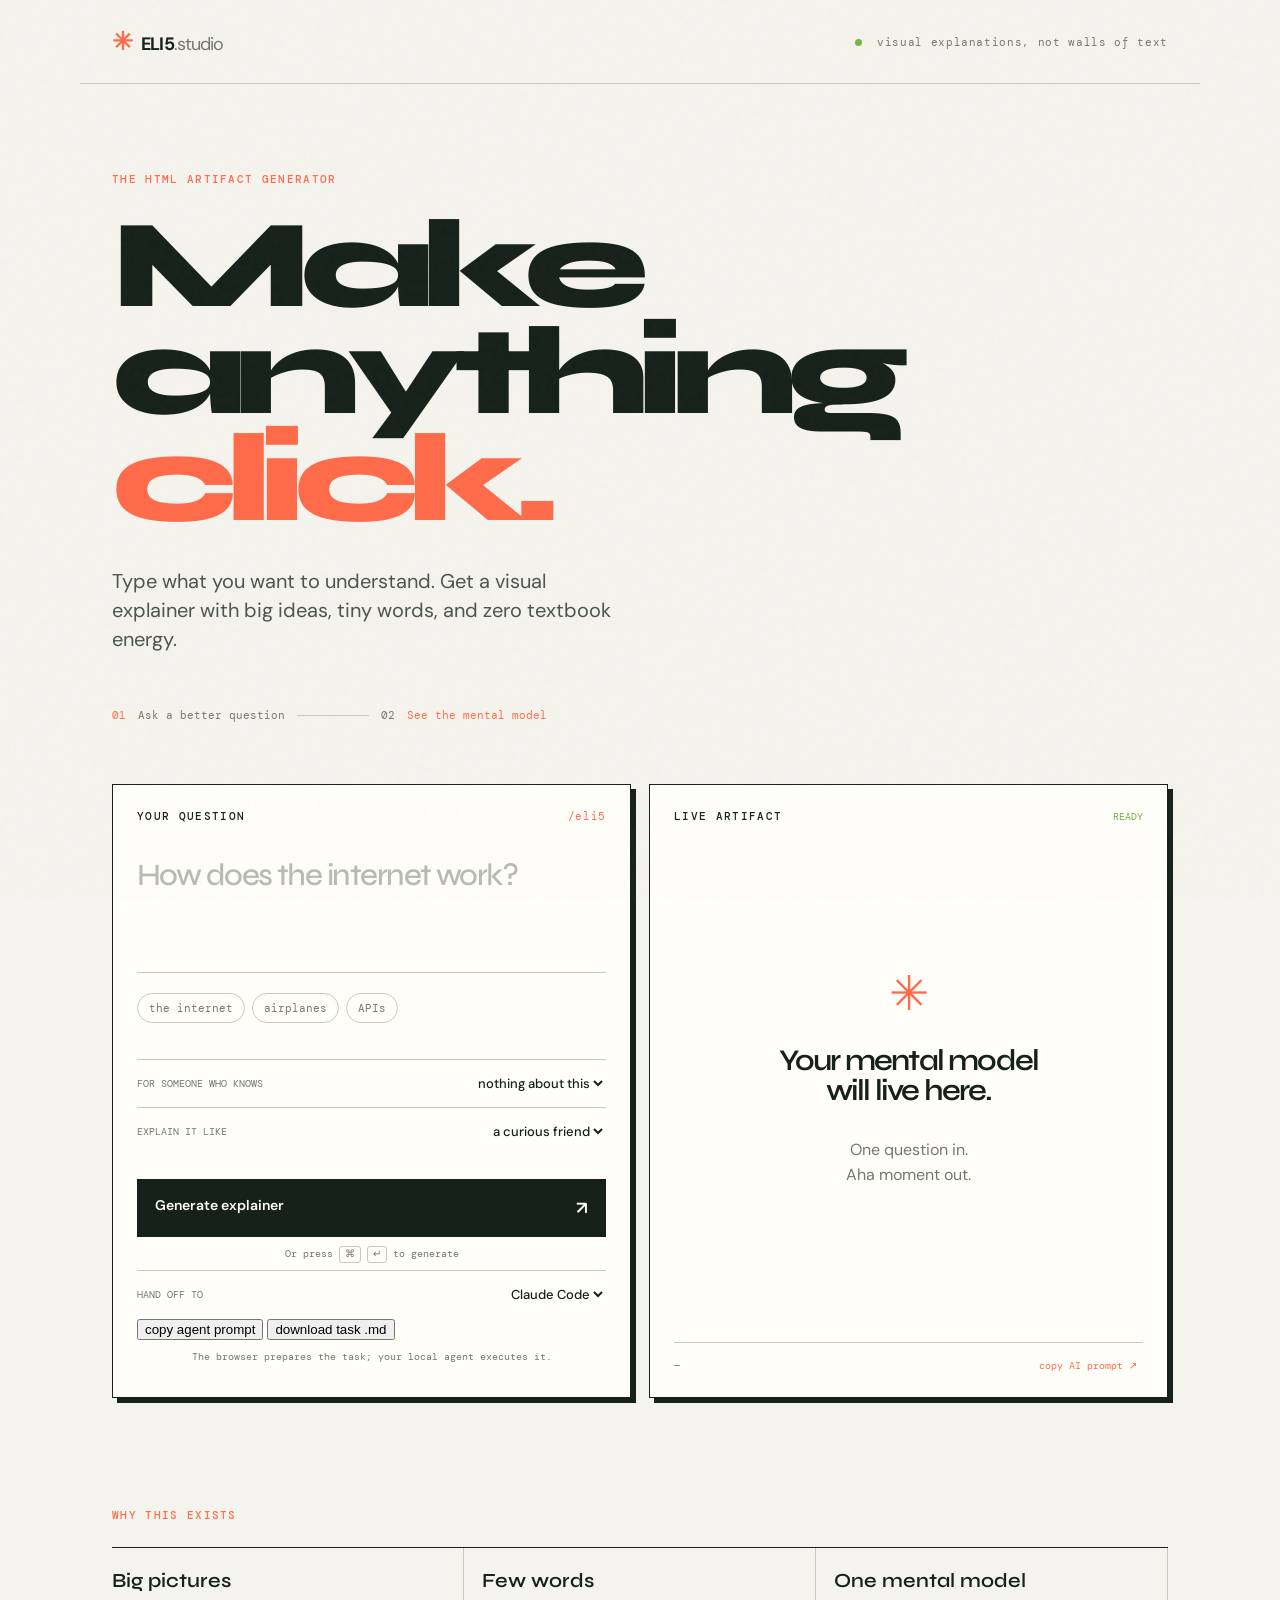
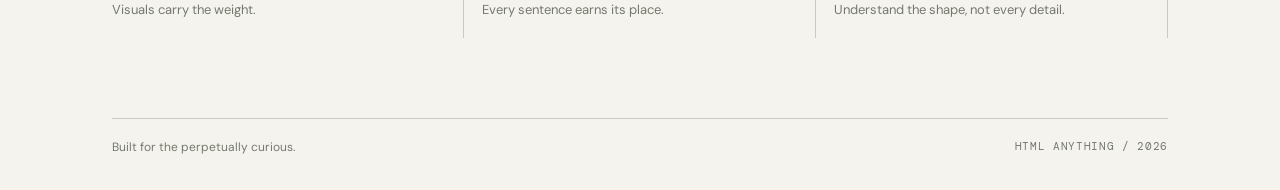
==== index.html @ a2db9851 "feat: hand off explainers to coding agents" ====
<!doctype html>
<html lang="en">
<head>
  <meta charset="UTF-8" />
  <meta name="viewport" content="width=device-width, initial-scale=1.0" />
  <meta name="description" content="Turn confusing topics into visual HTML explainers." />
  <title>ELI5 Studio — Make anything click</title>
  <link rel="preconnect" href="https://fonts.googleapis.com">
  <link rel="preconnect" href="https://fonts.gstatic.com" crossorigin>
  <link href="https://fonts.googleapis.com/css2?family=DM+Mono:wght@400;500&family=DM+Sans:wght@400;500;600;700&family=Syne:wght@600;700;800&display=swap" rel="stylesheet">
  <link rel="stylesheet" href="styles.css" />
</head>
<body>
  <div class="grain"></div>
  <header class="nav wrap">
    <a class="brand" href="#"><span class="brand-mark">✳</span> ELI5<span class="muted">.studio</span></a>
    <div class="nav-note"><span class="status-dot"></span> visual explanations, not walls of text</div>
  </header>

  <main class="wrap">
    <section class="hero">
      <div class="eyebrow">THE HTML ARTIFACT GENERATOR</div>
      <h1>Make anything<br><em>click.</em></h1>
      <p class="hero-copy">Type what you want to understand. Get a visual explainer with big ideas, tiny words, and zero textbook energy.</p>
      <div class="hero-rule"><span>01</span><span>Ask a better question</span><span class="line"></span><span>02</span><span>See the mental model</span></div>
    </section>

    <section class="studio-grid">
      <div class="panel prompt-panel">
        <div class="panel-top"><span class="label">YOUR QUESTION</span><span class="mono">/eli5</span></div>
        <textarea id="question" autofocus placeholder="How does the internet work?" aria-label="What do you want explained?"></textarea>
        <div class="suggestions">
          <button data-topic="How does the internet work?">the internet</button>
          <button data-topic="Why do airplanes stay in the air?">airplanes</button>
          <button data-topic="What is an API?">APIs</button>
        </div>
        <div class="field-row">
          <label>FOR SOMEONE WHO KNOWS</label>
          <select id="audience"><option>nothing about this</option><option>a little about this</option><option>the basics already</option></select>
        </div>
        <div class="field-row">
          <label>EXPLAIN IT LIKE</label>
          <select id="style"><option value="friendly">a curious friend</option><option value="story">a tiny story</option><option value="analogy">one vivid analogy</option></select>
        </div>
        <button class="generate" id="generate"><span>Generate explainer</span><span class="arrow">↗</span></button>
        <p class="tip">Or press <kbd>⌘</kbd> <kbd>↵</kbd> to generate</p>
        <div class="agent-tools">
          <div class="field-row">
            <label>HAND OFF TO</label>
            <select id="agent">
              <option value="claude">Claude Code</option>
              <option value="codex">Codex CLI</option>
              <option value="gemini">Gemini CLI</option>
              <option value="opencode">OpenCode</option>
              <option value="cursor">Cursor</option>
              <option value="windsurf">Windsurf</option>
            </select>
          </div>
          <div class="agent-actions">
            <button id="copyAgentPrompt" class="secondary-button">copy agent prompt</button>
            <button id="downloadTask" class="secondary-button">download task .md</button>
          </div>
          <p class="tip">The browser prepares the task; your local agent executes it.</p>
        </div>
      </div>

      <div class="panel preview-panel">
        <div class="panel-top"><span class="label">LIVE ARTIFACT</span><span class="artifact-tag" id="artifactTag">READY</span></div>
        <div id="artifact" class="artifact empty-state">
          <div class="empty-icon">✳</div>
          <h2>Your mental model<br>will live here.</h2>
          <p>One question in.<br>Aha moment out.</p>
        </div>
        <div class="preview-footer"><span id="readTime">—</span><button id="copyPrompt" class="text-button">copy AI prompt <span>↗</span></button></div>
      </div>
    </section>

    <section class="how-it-works">
      <div class="section-kicker">WHY THIS EXISTS</div>
      <div class="principles"><div><strong>Big pictures</strong><span>Visuals carry the weight.</span></div><div><strong>Few words</strong><span>Every sentence earns its place.</span></div><div><strong>One mental model</strong><span>Understand the shape, not every detail.</span></div></div>
    </section>

    <footer><span>Built for the perpetually curious.</span><span class="mono">HTML ANYTHING / 2026</span></footer>
  </main>
  <script src="script.js"></script>
</body>
</html>
---- styles.css ----
:root{--ink:#17211b;--paper:#f5f3ed;--lime:#c9f36b;--orange:#ff6b4a;--line:#c9c9bf;--muted:#74796f}*{box-sizing:border-box}body{margin:0;background:var(--paper);color:var(--ink);font-family:'DM Sans',sans-serif}.grain{position:fixed;inset:0;pointer-events:none;opacity:.07;background-image:url("data:image/svg+xml,%3Csvg viewBox='0 0 180 180' xmlns='http://www.w3.org/2000/svg'%3E%3Cfilter id='n'%3E%3CfeTurbulence type='fractalNoise' baseFrequency='.8' numOctaves='4' stitchTiles='stitch'/%3E%3C/filter%3E%3Crect width='100%25' height='100%25' filter='url(%23n)' opacity='.35'/%3E%3C/svg%3E")}.wrap{max-width:1120px;margin:auto;padding-left:32px;padding-right:32px}.nav{height:84px;display:flex;align-items:center;justify-content:space-between;border-bottom:1px solid var(--line)}.brand{color:var(--ink);text-decoration:none;font-weight:700;font-size:18px;letter-spacing:-.05em}.brand-mark{color:var(--orange);font-size:25px;margin-right:6px}.muted{color:var(--muted);font-weight:400}.nav-note,.mono{font-family:'DM Mono',monospace;font-size:11px;letter-spacing:.06em;color:var(--muted)}.status-dot{display:inline-block;width:7px;height:7px;background:#76b544;border-radius:50%;margin-right:7px}.hero{padding:88px 0 62px;max-width:800px}.eyebrow,.section-kicker,.label{font:500 11px 'DM Mono',monospace;letter-spacing:.12em;color:var(--orange)}h1{font:800 clamp(64px,10vw,126px)/.85 Syne,sans-serif;letter-spacing:-.09em;margin:26px 0 34px}h1 em{font-style:normal;color:var(--orange)}.hero-copy{font-size:20px;line-height:1.45;max-width:510px;margin:0;color:#4c554c}.hero-rule{display:flex;align-items:center;gap:12px;margin-top:54px;font:11px 'DM Mono',monospace;color:var(--muted)}.hero-rule span:nth-child(odd){color:var(--orange)}.line{height:1px;background:var(--line);width:72px}.studio-grid{display:grid;grid-template-columns:1fr 1fr;gap:18px}.panel{border:1px solid var(--ink);background:#fffef9;min-height:550px;padding:24px;box-shadow:5px 5px 0 var(--ink)}.panel-top{display:flex;justify-content:space-between;align-items:center}.label{color:var(--ink)}.panel-top .mono{color:var(--orange)}textarea{width:100%;height:150px;border:0;border-bottom:1px solid var(--line);background:transparent;resize:none;outline:none;font:500 31px/1.15 Syne,sans-serif;letter-spacing:-.05em;color:var(--ink);padding:35px 0 15px}textarea::placeholder{color:#b8bbb2}.suggestions{display:flex;gap:7px;margin:15px 0 36px;flex-wrap:wrap}.suggestions button{background:transparent;border:1px solid var(--line);border-radius:99px;padding:7px 11px;color:var(--muted);font:11px 'DM Mono',monospace;cursor:pointer}.suggestions button:hover{border-color:var(--orange);color:var(--orange)}.field-row{border-top:1px solid var(--line);padding:14px 0;display:flex;justify-content:space-between;align-items:center}.field-row label{font:10px 'DM Mono',monospace;color:var(--muted)}select{border:0;background:transparent;color:var(--ink);font:500 13px 'DM Sans';outline:none;text-align:right}.generate{width:100%;border:0;background:var(--ink);color:#fffef9;padding:17px 18px;margin-top:24px;display:flex;justify-content:space-between;cursor:pointer;font:600 14px 'DM Sans'}.generate:hover{background:var(--orange)}.arrow{font-size:18px}.tip{text-align:center;color:var(--muted);font:10px 'DM Mono',monospace}kbd{border:1px solid var(--line);padding:2px 5px;border-radius:3px}.preview-panel{display:flex;flex-direction:column}.artifact-tag{font:10px 'DM Mono',monospace;color:#76a94d}.artifact{flex:1;display:flex;flex-direction:column;justify-content:center;align-items:center;text-align:center}.empty-icon{font-size:48px;color:var(--orange);margin-bottom:20px}.artifact h2{font:600 30px/1 Syne,sans-serif;letter-spacing:-.06em;margin:0 0 16px}.artifact p{color:var(--muted);line-height:1.6}.preview-footer{border-top:1px solid var(--line);padding-top:15px;display:flex;justify-content:space-between;align-items:center;font:10px 'DM Mono',monospace;color:var(--muted)}.text-button{border:0;background:transparent;color:var(--orange);font:10px 'DM Mono',monospace;cursor:pointer}.explain-title{align-self:flex-start;text-align:left;font:600 27px/1.05 Syne,sans-serif;letter-spacing:-.05em;margin:18px 0}.explain-visual{width:100%;background:var(--lime);padding:22px;margin:10px 0 18px;display:flex;align-items:center;justify-content:center;gap:8px;min-height:130px}.node{border:2px solid var(--ink);padding:13px 10px;background:#fffef9;font-weight:700;font-size:12px}.connector{font-size:22px}.explain-copy{align-self:flex-start;text-align:left;font-size:14px;line-height:1.5;color:#4c554c}.how-it-works{padding:110px 0 80px}.section-kicker{margin-bottom:25px}.principles{display:grid;grid-template-columns:repeat(3,1fr);border-top:1px solid var(--ink)}.principles div{padding:20px 18px 20px 0;border-right:1px solid var(--line)}.principles div+div{padding-left:18px}.principles strong,.principles span{display:block}.principles strong{font:600 20px Syne,sans-serif}.principles span{color:var(--muted);font-size:13px;margin-top:8px}footer{border-top:1px solid var(--line);padding:20px 0 35px;display:flex;justify-content:space-between;color:var(--muted);font-size:12px}@media(max-width:700px){.wrap{padding-left:20px;padding-right:20px}.nav-note{display:none}.hero{padding:65px 0 45px}.studio-grid{grid-template-columns:1fr}.panel{min-height:500px}.principles{grid-template-columns:1fr}.principles div,.principles div+div{border-right:0;border-bottom:1px solid var(--line);padding:18px 0}footer{display:block}footer .mono{display:block;margin-top:8px}}
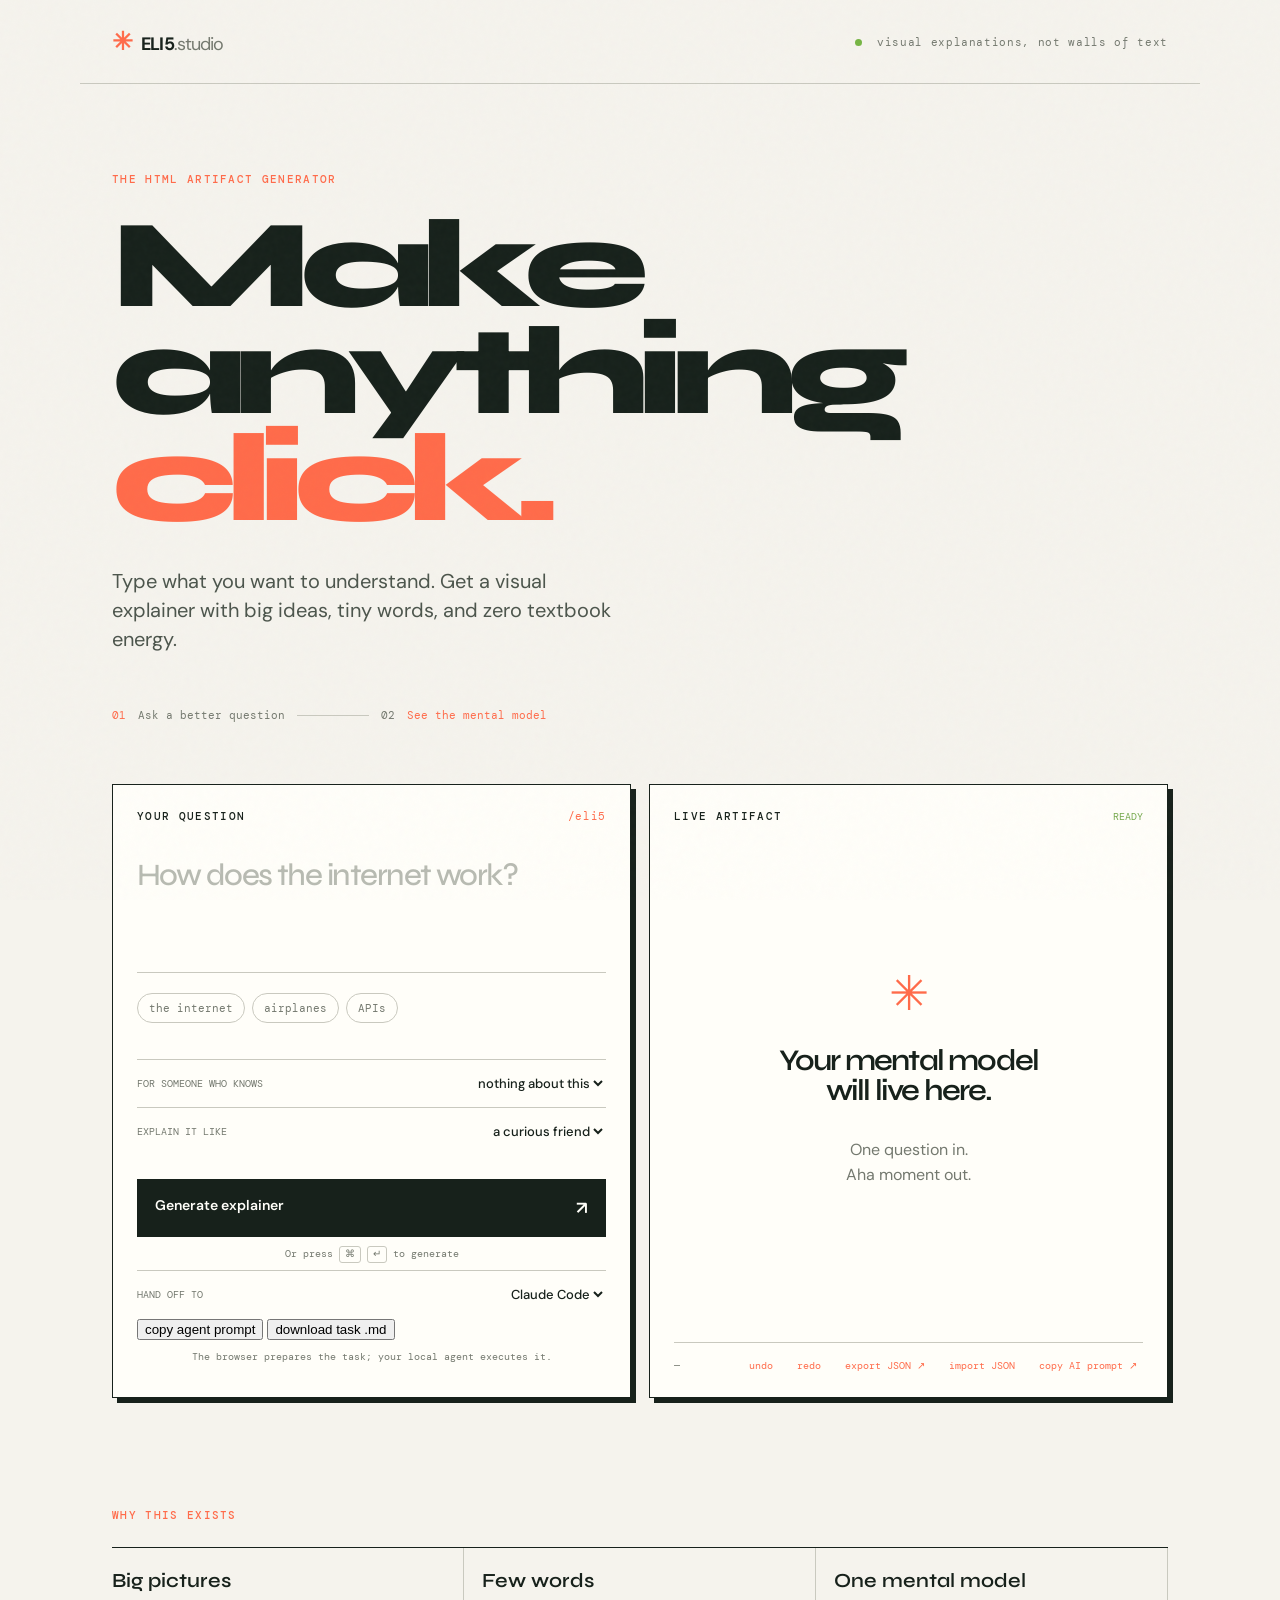
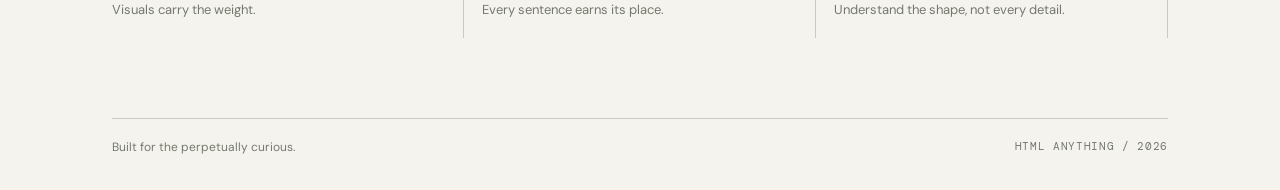
==== commit 76f7fd72: "feat: introduce document core and editor history" ====
--- a/index.html
+++ b/index.html
@@ -71,7 +71,7 @@
           <h2>Your mental model<br>will live here.</h2>
           <p>One question in.<br>Aha moment out.</p>
         </div>
-        <div class="preview-footer"><span id="readTime">—</span><button id="copyPrompt" class="text-button">copy AI prompt <span>↗</span></button></div>
+        <div class="preview-footer"><span id="readTime">—</span><div><button id="undo" class="text-button" disabled>undo</button><button id="redo" class="text-button" disabled>redo</button><button id="downloadJson" class="text-button">export JSON <span>↗</span></button><button id="importJson" class="text-button">import JSON</button><button id="copyPrompt" class="text-button">copy AI prompt <span>↗</span></button></div></div><input id="jsonFile" type="file" accept="application/json" hidden />
       </div>
     </section>
 
@@ -82,6 +82,6 @@
 
     <footer><span>Built for the perpetually curious.</span><span class="mono">HTML ANYTHING / 2026</span></footer>
   </main>
-  <script src="script.js"></script>
+  <script type="module" src="script.js"></script>
 </body>
 </html>
--- a/styles.css
+++ b/styles.css
@@ -1 +1,14 @@
 :root{--ink:#17211b;--paper:#f5f3ed;--lime:#c9f36b;--orange:#ff6b4a;--line:#c9c9bf;--muted:#74796f}*{box-sizing:border-box}body{margin:0;background:var(--paper);color:var(--ink);font-family:'DM Sans',sans-serif}.grain{position:fixed;inset:0;pointer-events:none;opacity:.07;background-image:url("data:image/svg+xml,%3Csvg viewBox='0 0 180 180' xmlns='http://www.w3.org/2000/svg'%3E%3Cfilter id='n'%3E%3CfeTurbulence type='fractalNoise' baseFrequency='.8' numOctaves='4' stitchTiles='stitch'/%3E%3C/filter%3E%3Crect width='100%25' height='100%25' filter='url(%23n)' opacity='.35'/%3E%3C/svg%3E")}.wrap{max-width:1120px;margin:auto;padding-left:32px;padding-right:32px}.nav{height:84px;display:flex;align-items:center;justify-content:space-between;border-bottom:1px solid var(--line)}.brand{color:var(--ink);text-decoration:none;font-weight:700;font-size:18px;letter-spacing:-.05em}.brand-mark{color:var(--orange);font-size:25px;margin-right:6px}.muted{color:var(--muted);font-weight:400}.nav-note,.mono{font-family:'DM Mono',monospace;font-size:11px;letter-spacing:.06em;color:var(--muted)}.status-dot{display:inline-block;width:7px;height:7px;background:#76b544;border-radius:50%;margin-right:7px}.hero{padding:88px 0 62px;max-width:800px}.eyebrow,.section-kicker,.label{font:500 11px 'DM Mono',monospace;letter-spacing:.12em;color:var(--orange)}h1{font:800 clamp(64px,10vw,126px)/.85 Syne,sans-serif;letter-spacing:-.09em;margin:26px 0 34px}h1 em{font-style:normal;color:var(--orange)}.hero-copy{font-size:20px;line-height:1.45;max-width:510px;margin:0;color:#4c554c}.hero-rule{display:flex;align-items:center;gap:12px;margin-top:54px;font:11px 'DM Mono',monospace;color:var(--muted)}.hero-rule span:nth-child(odd){color:var(--orange)}.line{height:1px;background:var(--line);width:72px}.studio-grid{display:grid;grid-template-columns:1fr 1fr;gap:18px}.panel{border:1px solid var(--ink);background:#fffef9;min-height:550px;padding:24px;box-shadow:5px 5px 0 var(--ink)}.panel-top{display:flex;justify-content:space-between;align-items:center}.label{color:var(--ink)}.panel-top .mono{color:var(--orange)}textarea{width:100%;height:150px;border:0;border-bottom:1px solid var(--line);background:transparent;resize:none;outline:none;font:500 31px/1.15 Syne,sans-serif;letter-spacing:-.05em;color:var(--ink);padding:35px 0 15px}textarea::placeholder{color:#b8bbb2}.suggestions{display:flex;gap:7px;margin:15px 0 36px;flex-wrap:wrap}.suggestions button{background:transparent;border:1px solid var(--line);border-radius:99px;padding:7px 11px;color:var(--muted);font:11px 'DM Mono',monospace;cursor:pointer}.suggestions button:hover{border-color:var(--orange);color:var(--orange)}.field-row{border-top:1px solid var(--line);padding:14px 0;display:flex;justify-content:space-between;align-items:center}.field-row label{font:10px 'DM Mono',monospace;color:var(--muted)}select{border:0;background:transparent;color:var(--ink);font:500 13px 'DM Sans';outline:none;text-align:right}.generate{width:100%;border:0;background:var(--ink);color:#fffef9;padding:17px 18px;margin-top:24px;display:flex;justify-content:space-between;cursor:pointer;font:600 14px 'DM Sans'}.generate:hover{background:var(--orange)}.arrow{font-size:18px}.tip{text-align:center;color:var(--muted);font:10px 'DM Mono',monospace}kbd{border:1px solid var(--line);padding:2px 5px;border-radius:3px}.preview-panel{display:flex;flex-direction:column}.artifact-tag{font:10px 'DM Mono',monospace;color:#76a94d}.artifact{flex:1;display:flex;flex-direction:column;justify-content:center;align-items:center;text-align:center}.empty-icon{font-size:48px;color:var(--orange);margin-bottom:20px}.artifact h2{font:600 30px/1 Syne,sans-serif;letter-spacing:-.06em;margin:0 0 16px}.artifact p{color:var(--muted);line-height:1.6}.preview-footer{border-top:1px solid var(--line);padding-top:15px;display:flex;justify-content:space-between;align-items:center;font:10px 'DM Mono',monospace;color:var(--muted)}.text-button{border:0;background:transparent;color:var(--orange);font:10px 'DM Mono',monospace;cursor:pointer}.explain-title{align-self:flex-start;text-align:left;font:600 27px/1.05 Syne,sans-serif;letter-spacing:-.05em;margin:18px 0}.explain-visual{width:100%;background:var(--lime);padding:22px;margin:10px 0 18px;display:flex;align-items:center;justify-content:center;gap:8px;min-height:130px}.node{border:2px solid var(--ink);padding:13px 10px;background:#fffef9;font-weight:700;font-size:12px}.connector{font-size:22px}.explain-copy{align-self:flex-start;text-align:left;font-size:14px;line-height:1.5;color:#4c554c}.how-it-works{padding:110px 0 80px}.section-kicker{margin-bottom:25px}.principles{display:grid;grid-template-columns:repeat(3,1fr);border-top:1px solid var(--ink)}.principles div{padding:20px 18px 20px 0;border-right:1px solid var(--line)}.principles div+div{padding-left:18px}.principles strong,.principles span{display:block}.principles strong{font:600 20px Syne,sans-serif}.principles span{color:var(--muted);font-size:13px;margin-top:8px}footer{border-top:1px solid var(--line);padding:20px 0 35px;display:flex;justify-content:space-between;color:var(--muted);font-size:12px}@media(max-width:700px){.wrap{padding-left:20px;padding-right:20px}.nav-note{display:none}.hero{padding:65px 0 45px}.studio-grid{grid-template-columns:1fr}.panel{min-height:500px}.principles{grid-template-columns:1fr}.principles div,.principles div+div{border-right:0;border-bottom:1px solid var(--line);padding:18px 0}footer{display:block}footer .mono{display:block;margin-top:8px}}
+
+/* Document core reader */
+.document-reader { width: 100%; }
+.document-template { color: var(--muted, #8793a3); font: 11px 'DM Mono', monospace; letter-spacing: .12em; text-transform: uppercase; }
+.document-reader h2 { font-family: 'Syne', sans-serif; font-size: clamp(28px, 4vw, 46px); line-height: 1; letter-spacing: -.05em; margin: 18px 0; }
+.document-thesis { color: var(--muted, #8793a3); font-size: 16px; line-height: 1.55; }
+.document-flow { display: flex; flex-wrap: wrap; align-items: center; gap: 8px; margin: 28px 0; }
+.document-flow > span:not(.connector) { padding: 12px 14px; border: 1px solid #40556d; border-radius: 12px; background: #172331; color: #f5f1e9; }
+.document-flow .connector { color: #73b9ff; font-size: 22px; }
+.document-relations { padding: 16px 18px; margin: 0; border-left: 2px solid #f6bf58; color: var(--muted, #8793a3); list-style: none; }
+.document-relations li + li { margin-top: 8px; }
+.document-relations b { color: #f5f1e9; }
+.preview-footer .text-button + .text-button { margin-left: 12px; }
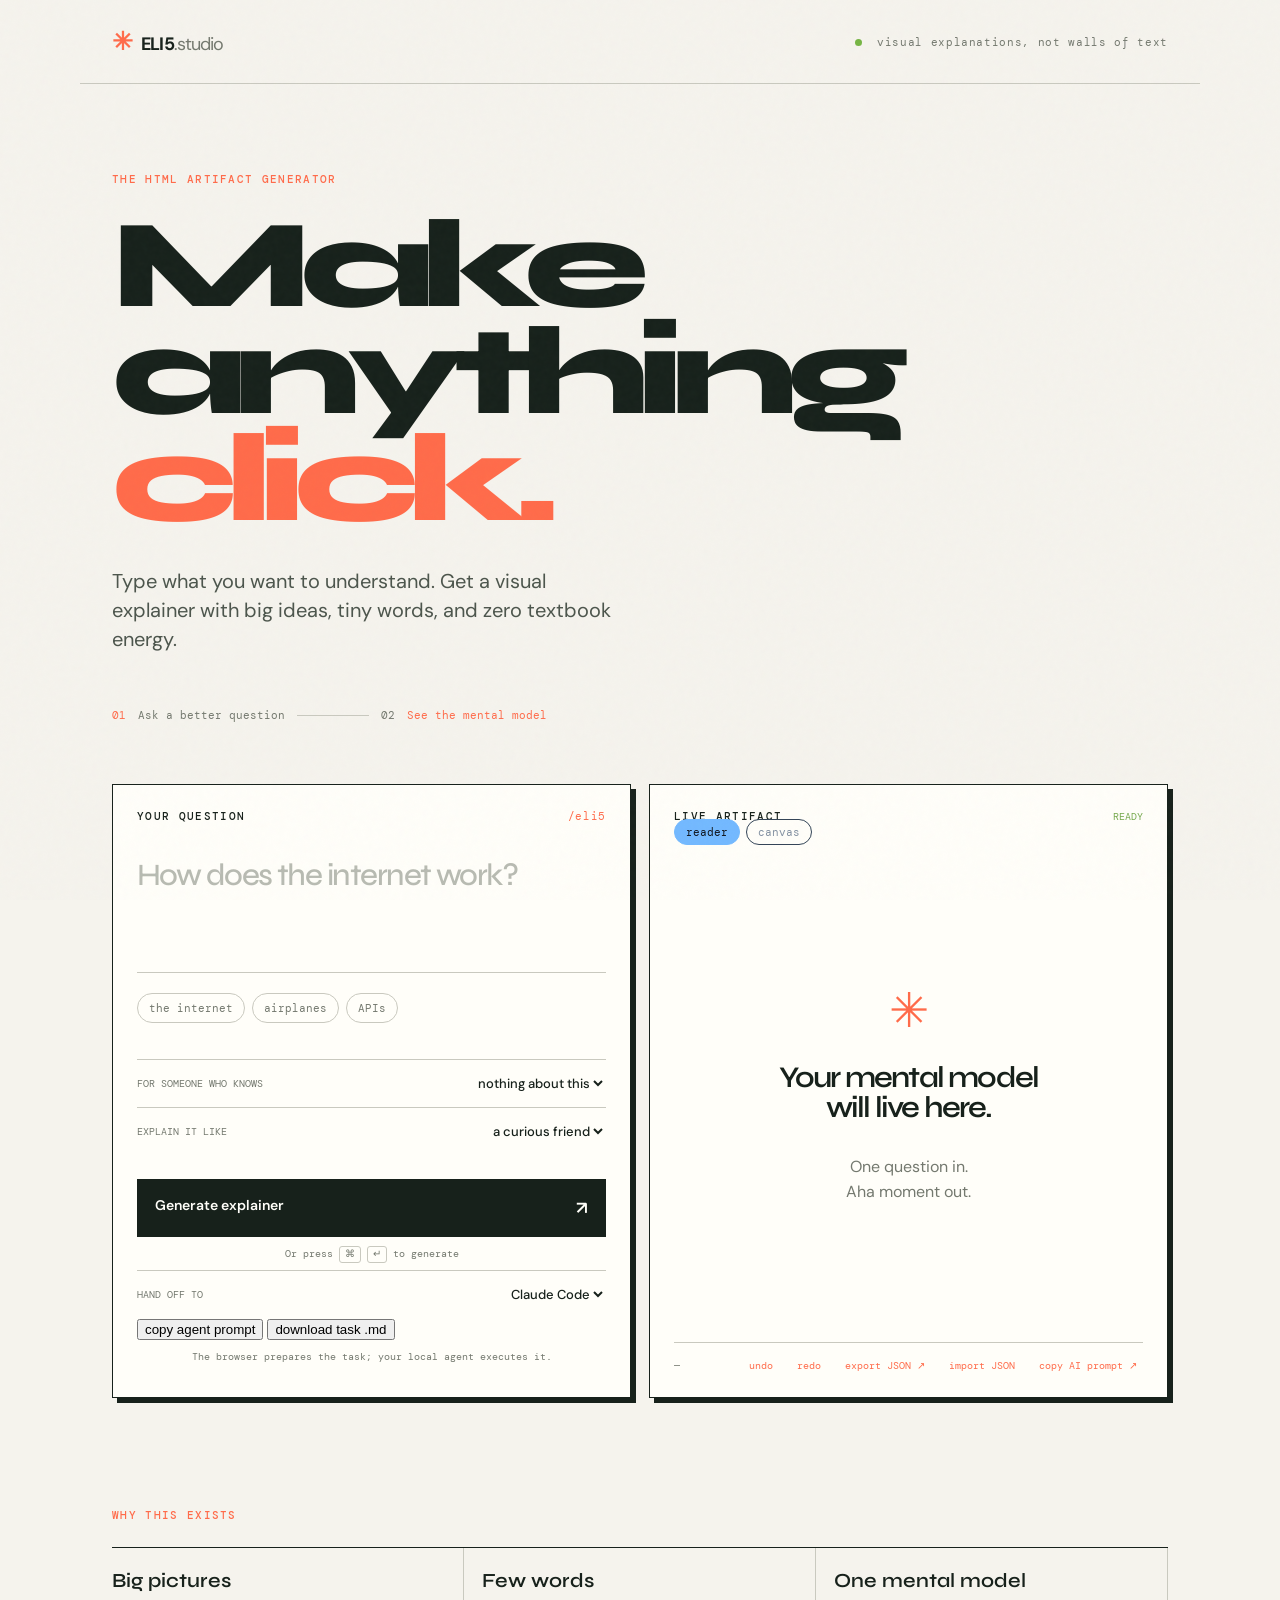
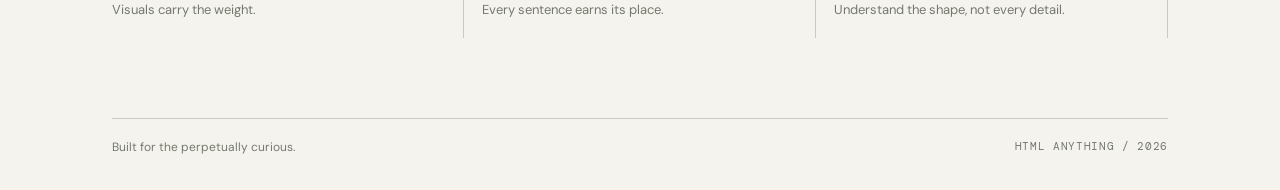
==== commit 74fc8403: "feat: add interactive mental model canvas" ====
--- a/index.html
+++ b/index.html
@@ -66,12 +66,14 @@
 
       <div class="panel preview-panel">
         <div class="panel-top"><span class="label">LIVE ARTIFACT</span><span class="artifact-tag" id="artifactTag">READY</span></div>
+        <div class="view-switcher"><button id="readerMode" class="active">reader</button><button id="canvasMode">canvas</button></div>
         <div id="artifact" class="artifact empty-state">
           <div class="empty-icon">✳</div>
           <h2>Your mental model<br>will live here.</h2>
           <p>One question in.<br>Aha moment out.</p>
         </div>
         <div class="preview-footer"><span id="readTime">—</span><div><button id="undo" class="text-button" disabled>undo</button><button id="redo" class="text-button" disabled>redo</button><button id="downloadJson" class="text-button">export JSON <span>↗</span></button><button id="importJson" class="text-button">import JSON</button><button id="copyPrompt" class="text-button">copy AI prompt <span>↗</span></button></div></div><input id="jsonFile" type="file" accept="application/json" hidden />
+        <div id="canvasHelp" class="canvas-help" hidden>Drag nodes to explore · double-click two nodes to connect</div>
       </div>
     </section>
 
--- a/styles.css
+++ b/styles.css
@@ -12,3 +12,17 @@
 .document-relations li + li { margin-top: 8px; }
 .document-relations b { color: #f5f1e9; }
 .preview-footer .text-button + .text-button { margin-left: 12px; }
+.view-switcher { display:flex; gap:6px; margin:-4px 0 12px; }
+.view-switcher button { border:1px solid #334457; background:transparent; color:#8391a2; border-radius:999px; padding:5px 11px; font:11px 'DM Mono',monospace; cursor:pointer; }
+.view-switcher button.active { color:#10151d; background:#73b9ff; border-color:#73b9ff; }
+.canvas-artifact { overflow:hidden; min-height:420px; padding:0 !important; background:#111a25; }
+.mental-canvas { width:100%; height:420px; display:block; cursor:grab; background-image:radial-gradient(#2b3a4d 1px,transparent 1px); background-size:24px 24px; }
+.mental-canvas:active { cursor:grabbing; }
+.canvas-node { cursor:grab; outline:none; }
+.canvas-node rect { fill:#172331; stroke:#58718c; stroke-width:1.5; }
+.canvas-node text { fill:#f5f1e9; font:600 15px 'DM Sans',sans-serif; pointer-events:none; }
+.canvas-node.role-cause rect { stroke:#f6bf58; }
+.canvas-node.role-effect rect { stroke:#fd8b86; }
+.canvas-node:focus rect, .canvas-node:hover rect { stroke:#73b9ff; stroke-width:2.5; }
+.canvas-edge { fill:none; stroke:#73b9ff; stroke-width:2; opacity:.75; }
+.canvas-help { color:#8493a4; font:11px 'DM Mono',monospace; padding:8px 0; }
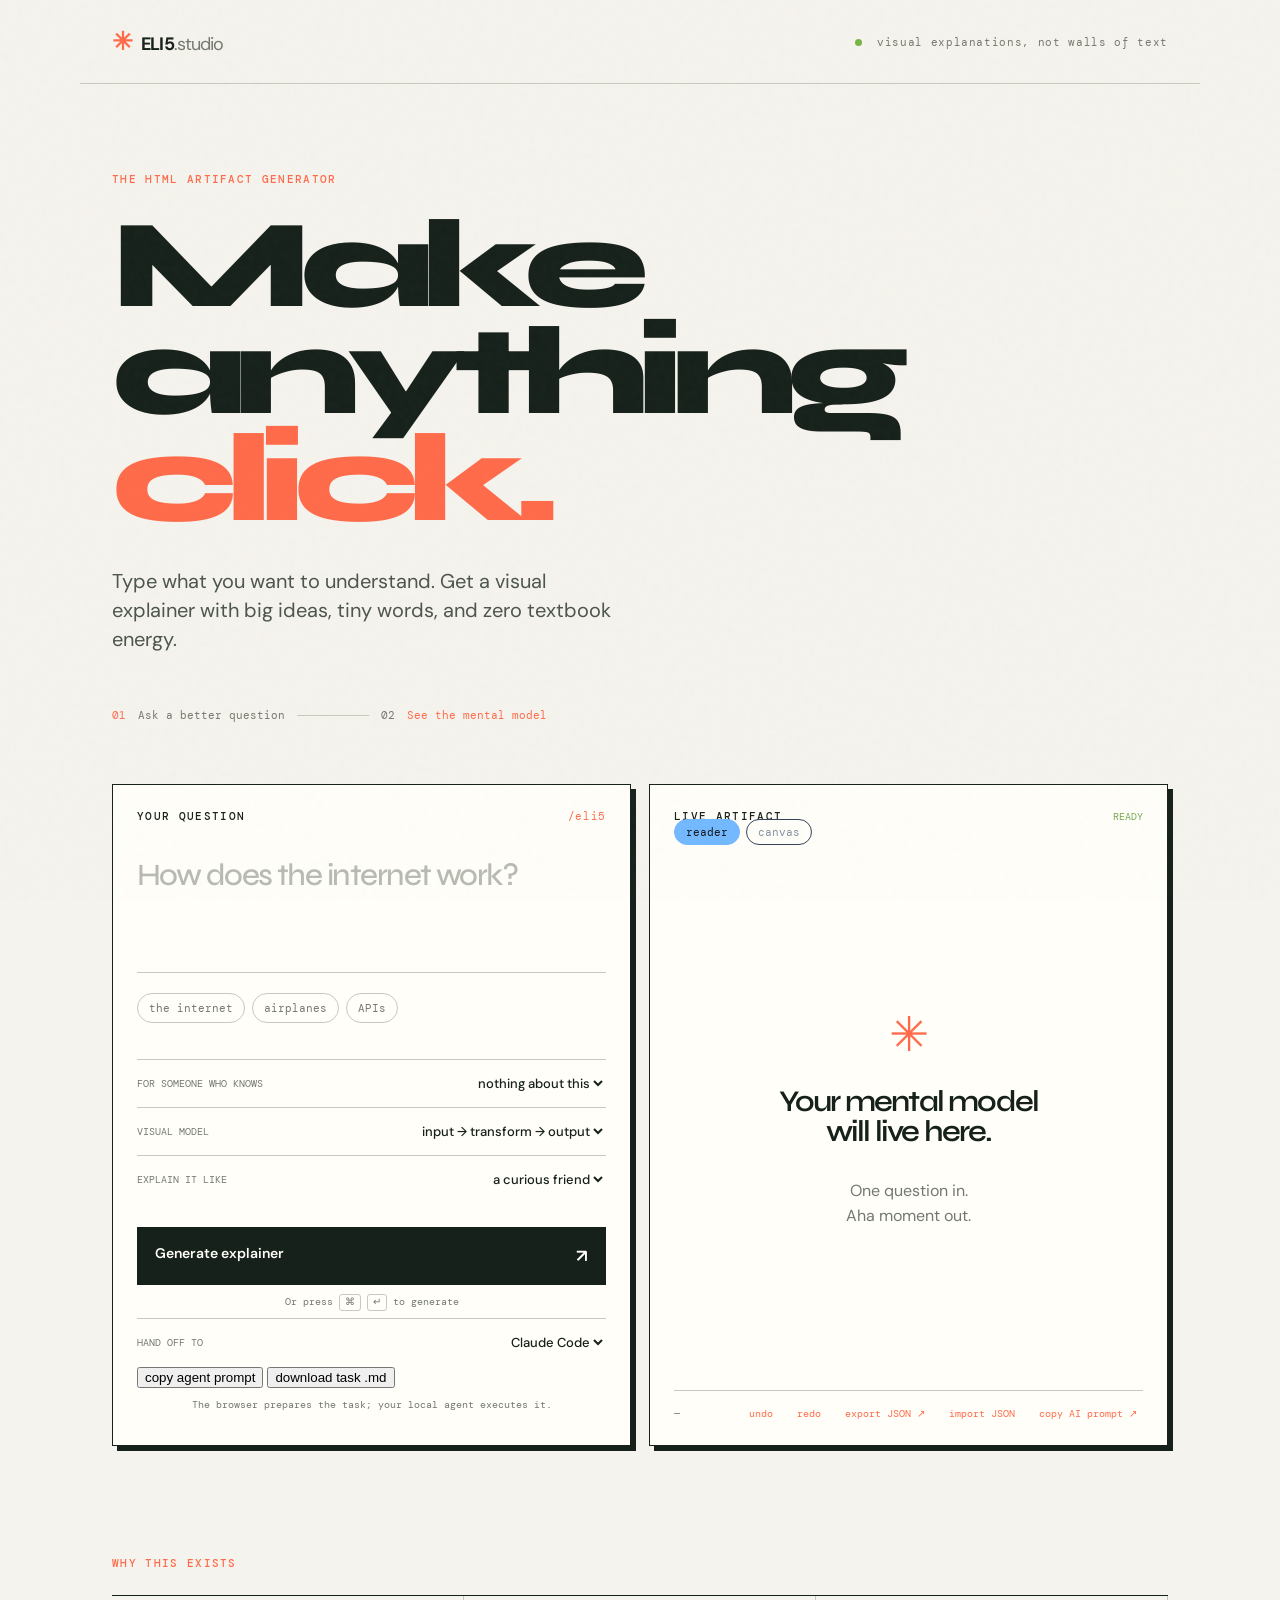
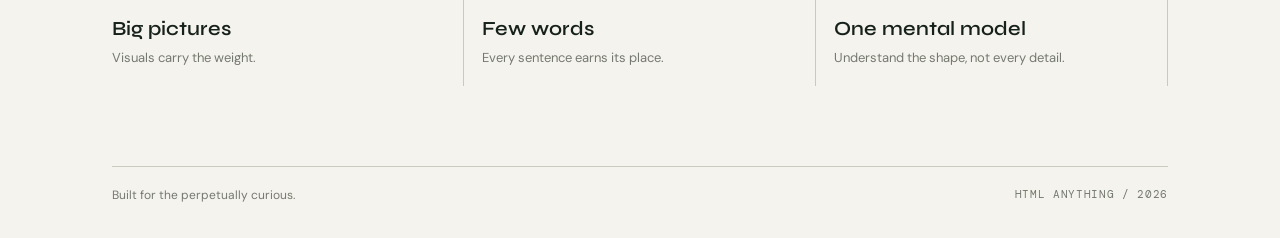
==== commit e6ba38ed: "feat: complete canvas editing and visual templates" ====
--- a/index.html
+++ b/index.html
@@ -37,6 +37,10 @@
         <div class="field-row">
           <label>FOR SOMEONE WHO KNOWS</label>
           <select id="audience"><option>nothing about this</option><option>a little about this</option><option>the basics already</option></select>
+        </div>
+        <div class="field-row">
+          <label>VISUAL MODEL</label>
+          <select id="template"><option value="pipeline">input → transform → output</option><option value="feedbackLoop">causal feedback loop</option><option value="branches">transmission branches</option><option value="timeline">before → now → next</option><option value="tradeoff">trade-off scale</option></select>
         </div>
         <div class="field-row">
           <label>EXPLAIN IT LIKE</label>
--- a/styles.css
+++ b/styles.css
@@ -23,6 +23,8 @@
 .canvas-node text { fill:#f5f1e9; font:600 15px 'DM Sans',sans-serif; pointer-events:none; }
 .canvas-node.role-cause rect { stroke:#f6bf58; }
 .canvas-node.role-effect rect { stroke:#fd8b86; }
-.canvas-node:focus rect, .canvas-node:hover rect { stroke:#73b9ff; stroke-width:2.5; }
+.canvas-node:focus rect, .canvas-node:hover rect, .canvas-node.selected rect { stroke:#73b9ff; stroke-width:2.5; }
+.resize-handle { fill:#73b9ff; opacity:0; cursor:nwse-resize; }
+.canvas-node:hover .resize-handle, .canvas-node.selected .resize-handle { opacity:1; }
 .canvas-edge { fill:none; stroke:#73b9ff; stroke-width:2; opacity:.75; }
 .canvas-help { color:#8493a4; font:11px 'DM Mono',monospace; padding:8px 0; }
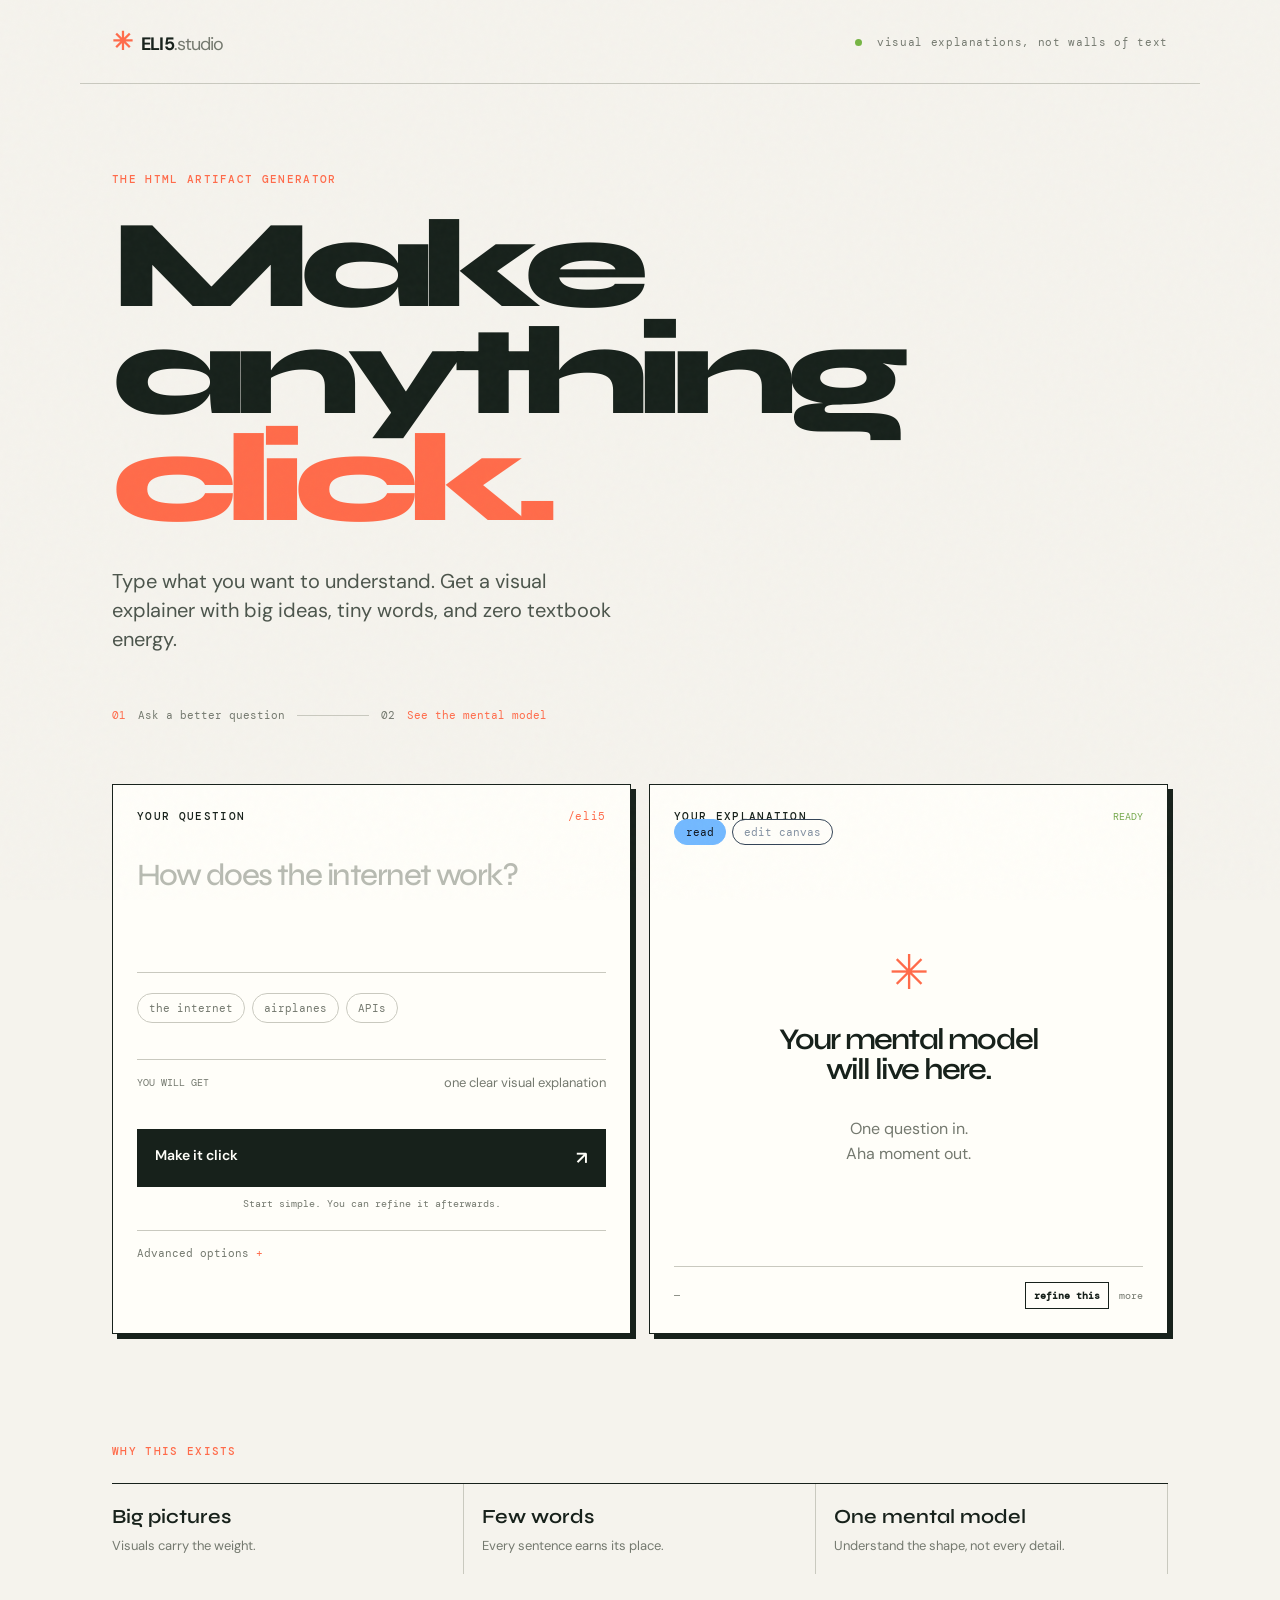
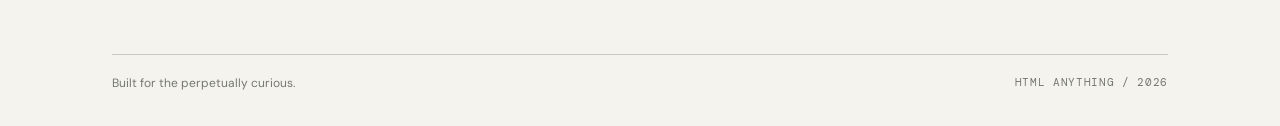
==== commit 530598ae: "feat: simplify default studio workflow" ====
--- a/index.html
+++ b/index.html
@@ -34,20 +34,13 @@
           <button data-topic="Why do airplanes stay in the air?">airplanes</button>
           <button data-topic="What is an API?">APIs</button>
         </div>
-        <div class="field-row">
-          <label>FOR SOMEONE WHO KNOWS</label>
-          <select id="audience"><option>nothing about this</option><option>a little about this</option><option>the basics already</option></select>
-        </div>
-        <div class="field-row">
-          <label>VISUAL MODEL</label>
-          <select id="template"><option value="pipeline">input → transform → output</option><option value="feedbackLoop">causal feedback loop</option><option value="branches">transmission branches</option><option value="timeline">before → now → next</option><option value="tradeoff">trade-off scale</option></select>
-        </div>
-        <div class="field-row">
-          <label>EXPLAIN IT LIKE</label>
-          <select id="style"><option value="friendly">a curious friend</option><option value="story">a tiny story</option><option value="analogy">one vivid analogy</option></select>
-        </div>
-        <button class="generate" id="generate"><span>Generate explainer</span><span class="arrow">↗</span></button>
-        <p class="tip">Or press <kbd>⌘</kbd> <kbd>↵</kbd> to generate</p>
+        <div class="field-row friendly-default"><label>YOU WILL GET</label><span>one clear visual explanation</span></div>
+        <button class="generate" id="generate"><span>Make it click</span><span class="arrow">↗</span></button>
+        <p class="tip">Start simple. You can refine it afterwards.</p>
+        <details class="advanced-tools"><summary>Advanced options</summary>
+          <div class="field-row"><label>FOR SOMEONE WHO KNOWS</label><select id="audience"><option>nothing about this</option><option>a little about this</option><option>the basics already</option></select></div>
+          <div class="field-row"><label>VISUAL MODEL</label><select id="template"><option value="auto">choose for me</option><option value="pipeline">input → transform → output</option><option value="feedbackLoop">causal feedback loop</option><option value="branches">transmission branches</option><option value="timeline">before → now → next</option><option value="tradeoff">trade-off scale</option></select></div>
+          <div class="field-row"><label>EXPLAIN IT LIKE</label><select id="style"><option value="friendly">a curious friend</option><option value="story">a tiny story</option><option value="analogy">one vivid analogy</option></select></div>
         <div class="agent-tools">
           <div class="field-row">
             <label>HAND OFF TO</label>
@@ -66,17 +59,18 @@
           </div>
           <p class="tip">The browser prepares the task; your local agent executes it.</p>
         </div>
+        </details>
       </div>
 
       <div class="panel preview-panel">
-        <div class="panel-top"><span class="label">LIVE ARTIFACT</span><span class="artifact-tag" id="artifactTag">READY</span></div>
-        <div class="view-switcher"><button id="readerMode" class="active">reader</button><button id="canvasMode">canvas</button></div>
+        <div class="panel-top"><span class="label">YOUR EXPLANATION</span><span class="artifact-tag" id="artifactTag">READY</span></div>
+        <div class="view-switcher"><button id="readerMode" class="active">read</button><button id="canvasMode">edit canvas</button></div>
         <div id="artifact" class="artifact empty-state">
           <div class="empty-icon">✳</div>
           <h2>Your mental model<br>will live here.</h2>
           <p>One question in.<br>Aha moment out.</p>
         </div>
-        <div class="preview-footer"><span id="readTime">—</span><div><button id="undo" class="text-button" disabled>undo</button><button id="redo" class="text-button" disabled>redo</button><button id="downloadJson" class="text-button">export JSON <span>↗</span></button><button id="importJson" class="text-button">import JSON</button><button id="copyPrompt" class="text-button">copy AI prompt <span>↗</span></button></div></div><input id="jsonFile" type="file" accept="application/json" hidden />
+        <div class="preview-footer"><span id="readTime">—</span><div><button id="refine" class="text-button">refine this</button><details class="artifact-menu"><summary>more</summary><button id="undo" class="text-button" disabled>undo</button><button id="redo" class="text-button" disabled>redo</button><button id="downloadJson" class="text-button">export JSON</button><button id="importJson" class="text-button">import JSON</button><button id="copyPrompt" class="text-button">copy AI prompt</button></details></div></div><input id="jsonFile" type="file" accept="application/json" hidden />
         <div id="canvasHelp" class="canvas-help" hidden>Drag nodes to explore · double-click two nodes to connect</div>
       </div>
     </section>
--- a/styles.css
+++ b/styles.css
@@ -28,3 +28,9 @@
 .canvas-node:hover .resize-handle, .canvas-node.selected .resize-handle { opacity:1; }
 .canvas-edge { fill:none; stroke:#73b9ff; stroke-width:2; opacity:.75; }
 .canvas-help { color:#8493a4; font:11px 'DM Mono',monospace; padding:8px 0; }
+
+/* Reader artifact: the mental model is the product, not a debug dump. */
+.document-reader{align-self:stretch;text-align:left;color:#f7f4ec;padding:4px 0 0}.reader-header{display:flex;align-items:center;justify-content:space-between;gap:12px}.document-template{color:#ff8a69;font:600 10px 'DM Mono',monospace;letter-spacing:.16em}.reader-status{border:1px solid #385069;color:#8da1b5;border-radius:999px;padding:5px 9px;font:10px 'DM Mono',monospace}.document-reader h2{font:800 clamp(32px,5vw,58px)/.95 Syne,sans-serif;letter-spacing:-.07em;margin:17px 0 14px;max-width:560px}.document-thesis{color:#afbdc9;font-size:15px;line-height:1.55;max-width:570px;margin:0}.reader-visual{position:relative;margin:30px 0 20px;padding:17px 16px 20px;border:1px solid #33485e;border-radius:18px;background:linear-gradient(145deg,#1a2a3b,#121c28);overflow:hidden}.reader-visual:before{content:'';position:absolute;inset:0;opacity:.25;background-image:radial-gradient(#7391ab 1px,transparent 1px);background-size:18px 18px}.reader-flow-label,.reader-flow{position:relative}.reader-flow-label{color:#7e94a8;font:10px 'DM Mono',monospace;letter-spacing:.14em;margin-bottom:14px}.reader-flow{display:flex;align-items:center;gap:7px;min-height:86px}.reader-node{position:relative;display:flex;flex:1;min-width:0;min-height:76px;flex-direction:column;justify-content:space-between;padding:12px;border:1px solid #55718c;border-radius:12px;background:#1b2b3b;box-shadow:0 8px 18px #07101955}.reader-node-index{color:#78bfff;font:10px 'DM Mono',monospace}.reader-node strong{font-size:14px;line-height:1.15;overflow-wrap:anywhere}.reader-node small{color:#8298aa;font:10px 'DM Mono',monospace;text-transform:uppercase}.reader-node.role-cause{border-color:#d49e4d}.reader-node.role-effect{border-color:#dc7776}.reader-arrow{color:#78bfff;font-size:20px;flex:0 0 auto}.document-relations{display:flex;flex-direction:column;gap:8px;padding:0;margin:0;list-style:none}.document-relations li{display:grid;grid-template-columns:1fr auto 1fr;gap:8px;align-items:center;color:#e8e5dc;font-size:12px}.document-relations li span:last-child{text-align:right}.document-relations b{color:#ffbd62;font:10px 'DM Mono',monospace;text-align:center}.reader-sources{border-top:1px solid #2e4051;margin:22px 0 0;padding-top:12px;color:#72879a;font:10px 'DM Mono',monospace}.reader-sources a{color:#8ec7ff}.reader-feedback-loop .reader-visual{border-color:#785b43}.reader-feedback-loop .reader-flow{transform:rotate(-2deg)}.reader-branches .reader-node:nth-child(3n){border-color:#a78bce}.reader-timeline .reader-node-index{color:#ffbd62}.reader-tradeoff .reader-node:nth-child(even){border-color:#df7776}@media(max-width:520px){.reader-flow{align-items:stretch;flex-direction:column}.reader-arrow{align-self:center;transform:rotate(90deg)}.reader-node{flex:1}.document-relations li{grid-template-columns:1fr;gap:3px}.document-relations li span:last-child{text-align:left}}
+
+/* Progressive disclosure: the default path is question → explanation. */
+.friendly-default span{color:var(--muted);font-size:13px}.advanced-tools{margin-top:20px;border-top:1px solid var(--line)}.advanced-tools summary{cursor:pointer;list-style:none;padding:15px 0 3px;color:var(--muted);font:11px 'DM Mono',monospace}.advanced-tools summary::-webkit-details-marker,.artifact-menu summary::-webkit-details-marker{display:none}.advanced-tools summary:after{content:' +';color:var(--orange)}.advanced-tools[open] summary:after{content:' −'}.advanced-tools .field-row:first-of-type{margin-top:10px}.artifact-menu{position:relative;display:inline-block;margin-left:10px}.artifact-menu summary{cursor:pointer;list-style:none;color:var(--muted);font:10px 'DM Mono',monospace}.artifact-menu[open]{background:#fffef9;border:1px solid var(--line);padding:8px;position:absolute;right:0;bottom:0;z-index:3;min-width:120px}.artifact-menu[open] button{display:block;width:100%;padding:6px 0;text-align:left}.artifact-menu[open] summary{margin-bottom:5px}.preview-footer{position:relative}.preview-footer #refine{font-weight:600;color:var(--ink);border:1px solid var(--ink);padding:6px 8px}.preview-footer #refine:hover{background:var(--lime)}
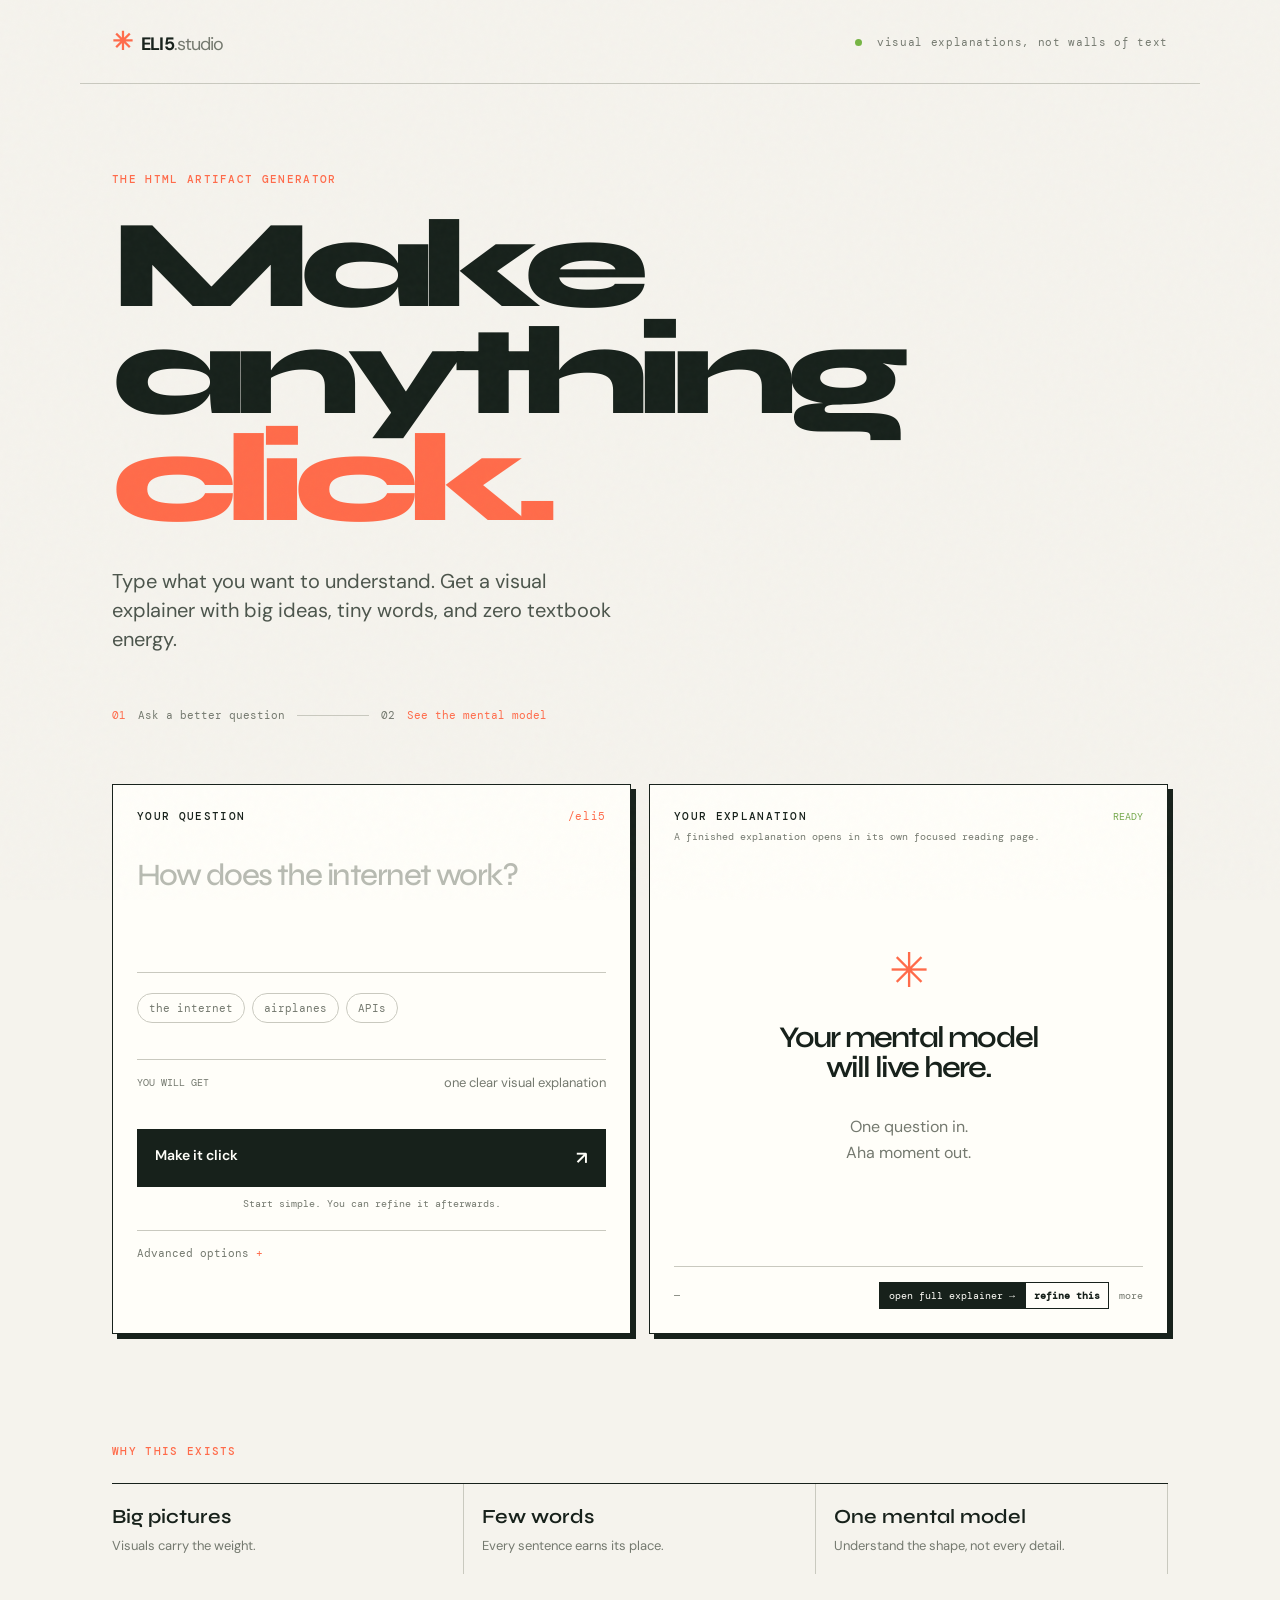
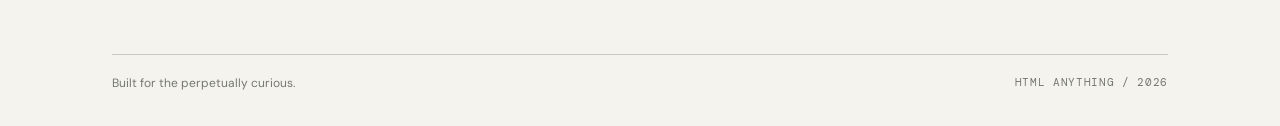
==== commit 07897e60: "feat: move live artifacts to focused page" ====
--- a/index.html
+++ b/index.html
@@ -40,6 +40,7 @@
         <details class="advanced-tools"><summary>Advanced options</summary>
           <div class="field-row"><label>FOR SOMEONE WHO KNOWS</label><select id="audience"><option>nothing about this</option><option>a little about this</option><option>the basics already</option></select></div>
           <div class="field-row"><label>VISUAL MODEL</label><select id="template"><option value="auto">choose for me</option><option value="pipeline">input → transform → output</option><option value="feedbackLoop">causal feedback loop</option><option value="branches">transmission branches</option><option value="timeline">before → now → next</option><option value="tradeoff">trade-off scale</option></select></div>
+          <div class="field-row"><label>VISUAL STYLE</label><select id="theme"><option value="auto">choose for me</option><option value="editorial">editorial cards</option><option value="canvas">dark canvas</option><option value="notebook">notebook notes</option><option value="executive">executive brief</option></select></div>
           <div class="field-row"><label>EXPLAIN IT LIKE</label><select id="style"><option value="friendly">a curious friend</option><option value="story">a tiny story</option><option value="analogy">one vivid analogy</option></select></div>
         <div class="agent-tools">
           <div class="field-row">
@@ -64,14 +65,13 @@
 
       <div class="panel preview-panel">
         <div class="panel-top"><span class="label">YOUR EXPLANATION</span><span class="artifact-tag" id="artifactTag">READY</span></div>
-        <div class="view-switcher"><button id="readerMode" class="active">read</button><button id="canvasMode">edit canvas</button></div>
+        <div class="artifact-preview-note">A finished explanation opens in its own focused reading page.</div>
         <div id="artifact" class="artifact empty-state">
           <div class="empty-icon">✳</div>
           <h2>Your mental model<br>will live here.</h2>
           <p>One question in.<br>Aha moment out.</p>
         </div>
-        <div class="preview-footer"><span id="readTime">—</span><div><button id="refine" class="text-button">refine this</button><details class="artifact-menu"><summary>more</summary><button id="undo" class="text-button" disabled>undo</button><button id="redo" class="text-button" disabled>redo</button><button id="downloadJson" class="text-button">export JSON</button><button id="importJson" class="text-button">import JSON</button><button id="copyPrompt" class="text-button">copy AI prompt</button></details></div></div><input id="jsonFile" type="file" accept="application/json" hidden />
-        <div id="canvasHelp" class="canvas-help" hidden>Drag nodes to explore · double-click two nodes to connect</div>
+        <div class="preview-footer"><span id="readTime">—</span><div><a id="openArtifact" class="open-artifact-link" href="artifact.html">open full explainer →</a><button id="refine" class="text-button">refine this</button><details class="artifact-menu"><summary>more</summary><button id="downloadJson" class="text-button">export JSON</button><button id="importJson" class="text-button">import JSON</button><button id="copyPrompt" class="text-button">copy AI prompt</button></details></div></div><input id="jsonFile" type="file" accept="application/json" hidden />
       </div>
     </section>
 
--- a/styles.css
+++ b/styles.css
@@ -34,3 +34,12 @@
 
 /* Progressive disclosure: the default path is question → explanation. */
 .friendly-default span{color:var(--muted);font-size:13px}.advanced-tools{margin-top:20px;border-top:1px solid var(--line)}.advanced-tools summary{cursor:pointer;list-style:none;padding:15px 0 3px;color:var(--muted);font:11px 'DM Mono',monospace}.advanced-tools summary::-webkit-details-marker,.artifact-menu summary::-webkit-details-marker{display:none}.advanced-tools summary:after{content:' +';color:var(--orange)}.advanced-tools[open] summary:after{content:' −'}.advanced-tools .field-row:first-of-type{margin-top:10px}.artifact-menu{position:relative;display:inline-block;margin-left:10px}.artifact-menu summary{cursor:pointer;list-style:none;color:var(--muted);font:10px 'DM Mono',monospace}.artifact-menu[open]{background:#fffef9;border:1px solid var(--line);padding:8px;position:absolute;right:0;bottom:0;z-index:3;min-width:120px}.artifact-menu[open] button{display:block;width:100%;padding:6px 0;text-align:left}.artifact-menu[open] summary{margin-bottom:5px}.preview-footer{position:relative}.preview-footer #refine{font-weight:600;color:var(--ink);border:1px solid var(--ink);padding:6px 8px}.preview-footer #refine:hover{background:var(--lime)}
+
+/* Explanatory card stack: conclusion → shape → causal relations → unpacked meaning. */
+.reader-conclusion{position:relative;padding:4px 0 3px}.conclusion-label,.section-label{display:block;color:#7e94a8;font:10px 'DM Mono',monospace;letter-spacing:.14em}.reader-conclusion .conclusion-label{color:#ffbd62;margin-bottom:10px}.relationship-section{border:1px solid #33485e;border-radius:14px;padding:15px 16px;margin:18px 0}.relationship-section .section-label{margin-bottom:12px}.reader-insight{display:grid;grid-template-columns:125px 1fr;gap:12px;align-items:start;padding:15px 0 16px;border-bottom:1px solid #2e4051}.reader-insight span{color:#78bfff;font:10px 'DM Mono',monospace;letter-spacing:.12em;padding-top:4px}.reader-insight p{margin:0;color:#d6e2ed;font-size:13px;line-height:1.5}.explanation-section{padding:21px 0 0}.explanation-section .section-label{margin-bottom:10px}.explanation-cards{display:grid;grid-template-columns:1fr;gap:8px}.explanation-card{display:grid;grid-template-columns:34px 1fr;gap:10px;border:1px solid #33485e;border-radius:12px;padding:12px 13px;background:#152230}.explanation-card.role-cause{border-left:3px solid #d49e4d}.explanation-card.role-effect{border-left:3px solid #dc7776}.card-number{color:#78bfff;font:10px 'DM Mono',monospace;padding-top:4px}.explanation-card h3{font:600 14px 'DM Sans',sans-serif;margin:0 0 4px;color:#f7f4ec}.explanation-card p{margin:0;color:#9fb0bf;font-size:12px;line-height:1.45}.reader-sources span{color:#ffbd62;margin-right:8px}@media(max-width:520px){.reader-insight{grid-template-columns:1fr;gap:5px}.reader-insight span{padding:0}.relationship-section{padding:13px}.explanation-card{grid-template-columns:26px 1fr}}
+
+/* Visual themes are independent from information templates. */
+.theme-editorial{--artifact-bg:#101923;--artifact-surface:#152230;--artifact-line:#33485e;--artifact-ink:#f7f4ec;--artifact-muted:#9fb0bf;--artifact-accent:#ffbd62}.theme-canvas{--artifact-bg:#0d1420;--artifact-surface:#111f31;--artifact-line:#355579;--artifact-ink:#f3f8ff;--artifact-muted:#a1bed7;--artifact-accent:#73b9ff;background:#0d1420!important}.theme-canvas .reader-visual{background:#101e31;background-image:linear-gradient(#1c3450 1px,transparent 1px),linear-gradient(90deg,#1c3450 1px,transparent 1px);background-size:24px 24px}.theme-canvas .reader-node{border-radius:5px;box-shadow:4px 4px 0 #06101b}.theme-canvas .explanation-card{border-radius:5px}.theme-notebook{--artifact-bg:#f6f0df;--artifact-surface:#fffdf4;--artifact-line:#d4c39c;--artifact-ink:#292720;--artifact-muted:#746e60;--artifact-accent:#ba5b43;background:#f6f0df!important;color:#292720}.theme-notebook .document-reader{color:#292720}.theme-notebook .document-template,.theme-notebook .conclusion-label{color:#ba5b43}.theme-notebook .reader-status{border-color:#c8b789;color:#746e60}.theme-notebook .document-thesis,.theme-notebook .explanation-card p{color:#746e60}.theme-notebook .reader-visual,.theme-notebook .relationship-section{background:#fffdf4;border-color:#d4c39c}.theme-notebook .reader-visual:before{background-image:linear-gradient(#e3d7b9 1px,transparent 1px);background-size:100% 28px;opacity:.7}.theme-notebook .reader-node,.theme-notebook .explanation-card{background:#fffdf4;border-color:#cfbd8f;box-shadow:none}.theme-notebook .reader-node strong,.theme-notebook .explanation-card h3,.theme-notebook .document-relations li,.theme-notebook .reader-insight p{color:#292720}.theme-notebook .reader-node small,.theme-notebook .section-label,.theme-notebook .reader-flow-label{color:#887f6d}.theme-notebook .reader-arrow,.theme-notebook .card-number,.theme-notebook .reader-insight span{color:#ba5b43}.theme-notebook .reader-insight,.theme-notebook .reader-sources{border-color:#d4c39c}.theme-executive{--artifact-bg:#fff;--artifact-surface:#f7f9fc;--artifact-line:#d9e0e8;--artifact-ink:#172332;--artifact-muted:#637285;--artifact-accent:#266dd3;background:#fff!important;color:#172332}.theme-executive .document-reader{color:#172332}.theme-executive .document-template,.theme-executive .conclusion-label{color:#266dd3}.theme-executive .reader-status{border-radius:3px;border-color:#c3d2e6;color:#266dd3}.theme-executive .document-thesis,.theme-executive .explanation-card p{color:#637285}.theme-executive .reader-visual,.theme-executive .relationship-section{background:#f7f9fc;border-color:#d9e0e8;border-radius:5px}.theme-executive .reader-visual:before{display:none}.theme-executive .reader-node,.theme-executive .explanation-card{background:#fff;border-color:#d9e0e8;border-radius:4px;box-shadow:none}.theme-executive .reader-node strong,.theme-executive .explanation-card h3,.theme-executive .document-relations li,.theme-executive .reader-insight p{color:#172332}.theme-executive .reader-node small,.theme-executive .section-label,.theme-executive .reader-flow-label{color:#637285}.theme-executive .reader-arrow,.theme-executive .card-number,.theme-executive .reader-insight span{color:#266dd3}.theme-executive .reader-insight,.theme-executive .reader-sources{border-color:#d9e0e8}
+
+/* The studio is an entry point; artifacts get their own distraction-free page. */
+.artifact-preview-note{margin:7px 0 10px;color:var(--muted);font:10px/1.4 'DM Mono',monospace}.open-artifact-link,.artifact-primary-link{display:inline-block;border:1px solid var(--ink);padding:6px 9px;background:var(--ink);color:#fffef9;text-decoration:none;font:10px 'DM Mono',monospace}.open-artifact-link:hover,.artifact-primary-link:hover{background:var(--orange);border-color:var(--orange)}.artifact-page{background:#111923}.artifact-nav{height:68px;max-width:1200px;margin:auto;padding:0 28px;display:grid;grid-template-columns:1fr auto 1fr;align-items:center;border-bottom:1px solid #2d4052}.artifact-nav .brand{color:#f7f4ec}.artifact-nav .muted{color:#8595a4}.artifact-nav .brand-mark{color:#ff8a69}.artifact-nav .mono{color:#7f94a7}.back-link{justify-self:end;color:#afbdc9;text-decoration:none;font:11px 'DM Mono',monospace}.back-link:hover{color:#ffbd62}.artifact-shell{max-width:880px;margin:0 auto;padding:28px 24px 64px}.artifact-page-toolbar{display:flex;align-items:center;justify-content:space-between;gap:12px;margin-bottom:18px}.artifact-page-content{min-height:600px;padding:38px!important;justify-content:flex-start}.artifact-page-content.empty-state{justify-content:center}.artifact-page-content .document-reader{max-width:760px;margin:0 auto}.artifact-page .view-switcher{margin:0}.artifact-page .text-button{color:#afbdc9}.artifact-page .text-button:disabled{opacity:.35}.artifact-page .mental-canvas{height:620px}.artifact-page .canvas-artifact{padding:0!important}.artifact-page .artifact-primary-link{margin-top:12px}@media(max-width:600px){.artifact-nav{padding:0 18px;grid-template-columns:1fr auto}.artifact-nav #artifactStatus{display:none}.artifact-shell{padding:18px 14px 45px}.artifact-page-toolbar{align-items:flex-start;flex-direction:column}.artifact-page-content{padding:22px!important;min-height:500px}.artifact-page .mental-canvas{height:520px}}
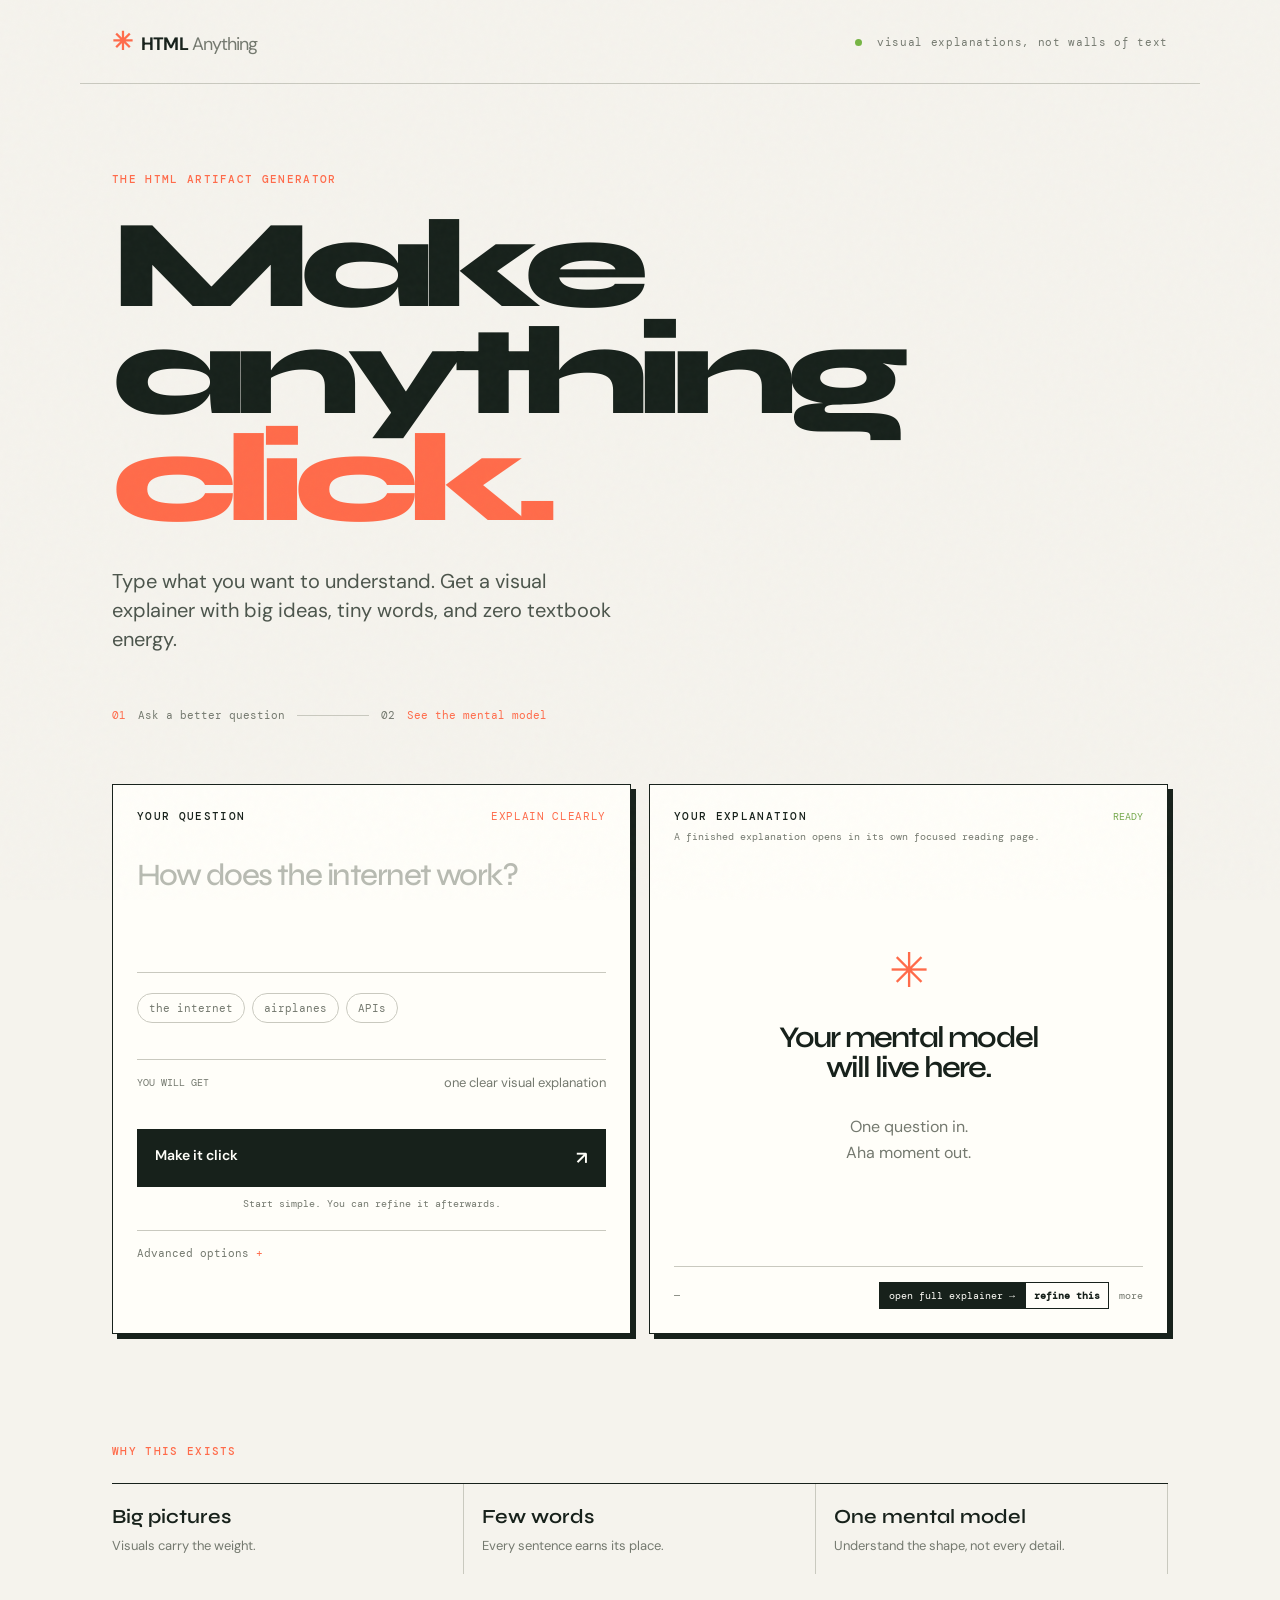
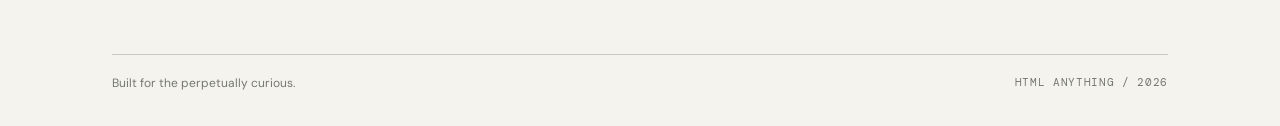
==== commit 64e18d43: "chore: make HTML Anything the product brand" ====
--- a/index.html
+++ b/index.html
@@ -4,7 +4,7 @@
   <meta charset="UTF-8" />
   <meta name="viewport" content="width=device-width, initial-scale=1.0" />
   <meta name="description" content="Turn confusing topics into visual HTML explainers." />
-  <title>ELI5 Studio — Make anything click</title>
+  <title>HTML Anything — Explain anything clearly</title>
   <link rel="preconnect" href="https://fonts.googleapis.com">
   <link rel="preconnect" href="https://fonts.gstatic.com" crossorigin>
   <link href="https://fonts.googleapis.com/css2?family=DM+Mono:wght@400;500&family=DM+Sans:wght@400;500;600;700&family=Syne:wght@600;700;800&display=swap" rel="stylesheet">
@@ -13,7 +13,7 @@
 <body>
   <div class="grain"></div>
   <header class="nav wrap">
-    <a class="brand" href="#"><span class="brand-mark">✳</span> ELI5<span class="muted">.studio</span></a>
+    <a class="brand" href="#"><span class="brand-mark">✳</span> HTML<span class="muted"> Anything</span></a>
     <div class="nav-note"><span class="status-dot"></span> visual explanations, not walls of text</div>
   </header>
 
@@ -27,7 +27,7 @@
 
     <section class="studio-grid">
       <div class="panel prompt-panel">
-        <div class="panel-top"><span class="label">YOUR QUESTION</span><span class="mono">/eli5</span></div>
+        <div class="panel-top"><span class="label">YOUR QUESTION</span><span class="mono">EXPLAIN CLEARLY</span></div>
         <textarea id="question" autofocus placeholder="How does the internet work?" aria-label="What do you want explained?"></textarea>
         <div class="suggestions">
           <button data-topic="How does the internet work?">the internet</button>
